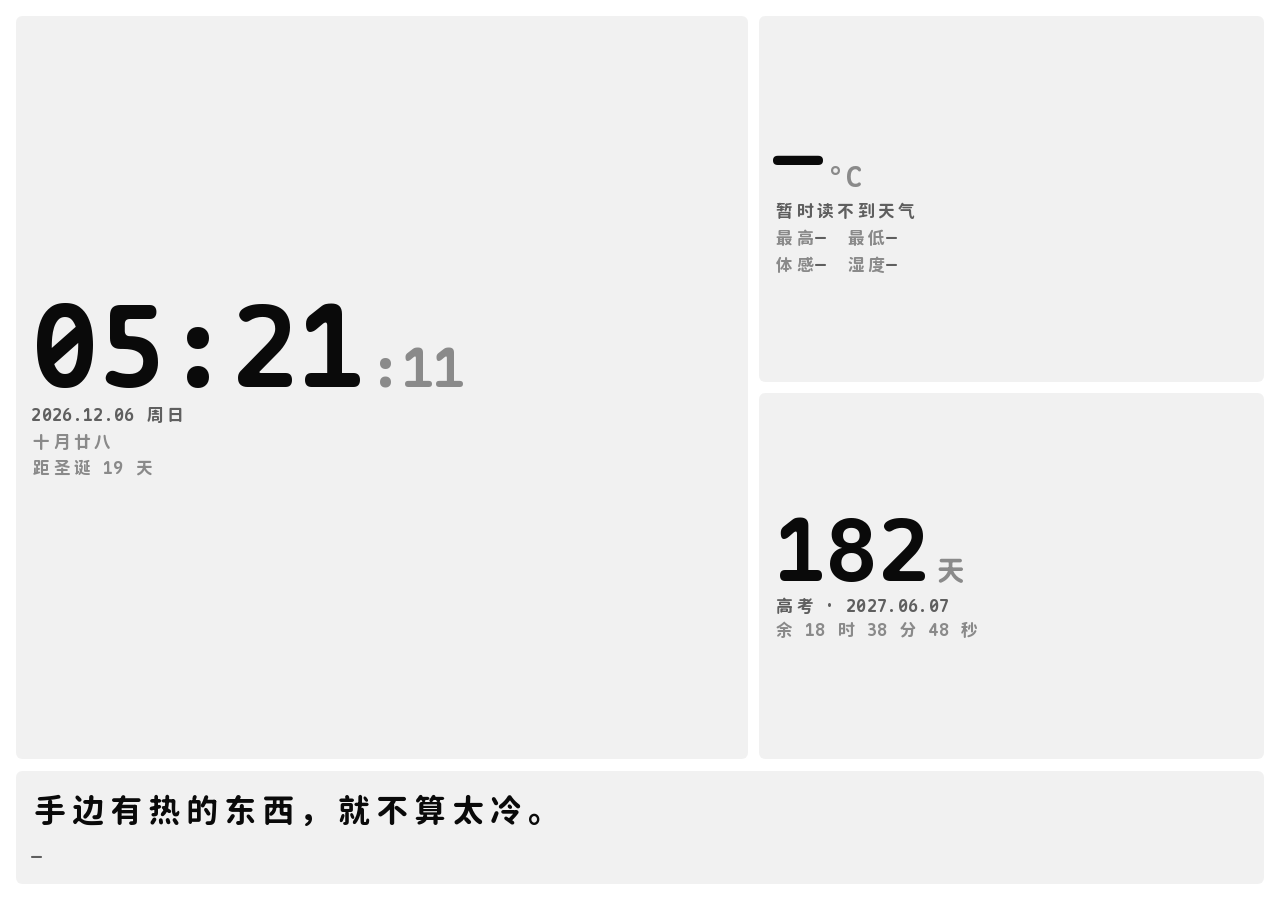
==== all/index.html @ 1401784c "一大三小档收小时间字号，修嵌进 Notion 后头重脚轻 嵌进 710x393 后：时间 82.5px，右边温度 39.3 / 天数 43.2，差 2.1 倍， 视觉上左边一块压死了右边两块。  - " ====
<!DOCTYPE html>
<html lang="zh-CN">
<head>
<meta charset="UTF-8">
<meta name="viewport" content="width=device-width, initial-scale=1">
<title>总览</title>
<link rel="stylesheet" href="../assets/base.css">
<script>
  (function () {
    var q = new URLSearchParams(location.search);
    var t = q.get('theme');
    if (t === 'dark' || t === 'light') document.documentElement.setAttribute('data-theme', t);
    if (q.get('solid') === '1') document.documentElement.setAttribute('data-solid', '');
  })();
</script>
<style>
  /* ═══ 铺满版 · 四块吃满容器 ══════════════════════════════════════════
     之前 .stage 上挂了个 max-width: 400px —— 容器再宽内容也只长到 400，
     在 Notion 里就等于两头留白、字看着更小。现在全去掉，四个块直接吃满。

     两种形态按容器宽高比自动切：
       宽高比 < 5:2（竖的、方的）  → 上两块并排 + 下两块通栏
       宽高比 ≥ 5:2（扁的）        → 四块横排一行

     字号统一用 min(vh, vw) 双约束 + vmin 兜底，容器放大字就跟着放大，
    容器再小也压不散。 */

  .card { padding: clamp(6px, 1.8vmin, 18px); }

  .stage {
    width: 100%;
    height: 100%;
    display: flex;
    flex-direction: column;
    justify-content: center;
    gap: clamp(4px, 1.4vmin, 12px);
    text-align: left;
  }

  .blk {
    background: var(--surface);
    border-radius: var(--r-md);
    padding: clamp(5px, 1.9vmin, 16px) clamp(6px, 2vmin, 15px);
    display: flex;
    flex-direction: column;
    justify-content: center;
    gap: clamp(1px, .55vmin, 5px);
    min-width: 0;
    min-height: 0;
    overflow: hidden;
  }

  .pair {
    display: flex;
    align-items: stretch;
    gap: clamp(4px, 1.4vmin, 10px);
    width: 100%;
    flex: 1 1 auto;
    min-height: 0;
  }
  .blk--time { flex: 0 0 auto; }
  .blk--wx   { flex: 1 1 auto; }

  .blk--count {
    flex: 0 0 auto;
    flex-direction: row;
    align-items: center;
    justify-content: space-between;
    gap: clamp(6px, 2vmin, 16px);
  }
  .count-right {
    display: flex;
    flex-direction: column;
    align-items: flex-end;
    justify-content: center;
    gap: clamp(0px, .35vmin, 3px);
    text-align: right;
    min-width: 0;
  }

  /* ─── 字级：主数字一套，其余全挂 .sub ──────────────────── */
  .num {
    display: flex;
    align-items: baseline;
    gap: clamp(1px, .6vmin, 6px);
    line-height: .92;
    color: var(--ink);
    font-weight: var(--w-strong);
    letter-spacing: -.03em;
  }

  /* 三个主数字：跟容器同步放大，上限放到 130 不封顶得太早 */
  #time { font-size: clamp(16px, min(10.2vh, 14vw), 120px); }
  #sec  { font-size: clamp(10px, min(5.1vh, 7vw), 60px); color: var(--ink-3); }
  #temp { font-size: clamp(13px, min(7.2vh, 10vw), 84px); }
  #days { font-size: clamp(15px, min(8.2vh, 11.5vw), 96px); }

  .unit, .deg {
    font-size: clamp(8px, min(3.4vh, 4.2vw), 30px);
    color: var(--ink-3);
    letter-spacing: .06em;
  }

  .sub {
    font-size: clamp(7px, min(2.7vh, 3.3vw), 18px);
    color: var(--ink-3);
    letter-spacing: .02em;
    white-space: nowrap;
  }
  .sub b { color: var(--ink-2); font-weight: var(--w-body); }
  .sub--main { color: var(--ink-2); }

  #text {
    margin: 0;
    font-size: clamp(9px, min(3.9vh, 4.8vw), 34px);
    line-height: 1.5;
    font-weight: var(--w-strong);
    color: var(--ink);
    min-width: 0;
    text-wrap: pretty;
  }
  .by-row {
    display: flex;
    align-items: baseline;
    gap: clamp(3px, 1vmin, 10px);
    margin-top: clamp(1px, .7vmin, 7px);
  }
  #by { color: var(--ink-2); }

  /* ─── 横向偏方（6:5 ~ 22:10）：一大三小，不是四格均分 ───
     四等分最呆板 —— 四块一样大、一样重，眼睛不知道先看哪儿。
     改成时间块跨两行当主角（占 1.45 倍宽、两行高），
     天气和倒计时在右侧上下排，引文收底通栏。 */
  @media (min-aspect-ratio: 6/5) and (max-aspect-ratio: 22/10) {
    .stage {
      display: grid;
      grid-template-columns: 1.45fr 1fr;
      grid-template-rows: 1fr 1fr auto;
      grid-template-areas:
        "time  wx"
        "time  count"
        "quote quote";
      gap: clamp(4px, 1.3vmin, 13px);
    }
    .pair { display: contents; }

    .blk--time  { grid-area: time; }
    .blk--wx    { grid-area: wx; }
    .blk--count { grid-area: count; }
    .blk--quote { grid-area: quote; }

    /* 倒计时块在这个档只有 280 宽，塞左右两组会断开一大段空隙 ——
       改成竖排左对齐，跟上面天气块同一个呼吸节奏 */
    .blk--count {
      flex-direction: column;
      align-items: flex-start;
      justify-content: center;
      gap: clamp(1px, .5vmin, 5px);
    }
    .count-right {
      align-items: flex-start;
      text-align: left;
      gap: clamp(0px, .3vmin, 2px);
    }

    /* 时间块是主角但要收一档：原来 21vmin 在 710×393 跑出 82.5px，
       跟右边温度 39.3 / 天数 43.2 差了 2.1 倍，看着头重脚轻。
       收到 15.5vmin ≈ 61px，跟天数 47 / 温度 43 拉开 1.4 倍就够当主角了。 */
    #time { font-size: clamp(18px, min(15.5vmin, 10.5vw), 112px); }
    #sec  { font-size: clamp(10px, min(7.5vmin, 5vw), 54px); }
    #temp { font-size: clamp(13px, min(11vmin, 7.6vw), 80px); }
    #days { font-size: clamp(15px, min(12vmin, 8.3vw), 86px); }
    .unit, .deg { font-size: clamp(8px, min(4.6vmin, 3.4vw), 28px); }
    .sub  { font-size: clamp(7px, min(3.7vmin, 2.8vw), 17px); }
    #text { font-size: clamp(9px, min(4.8vmin, 3.6vw), 32px); }
  }

  /* ─── 扁容器：四块横排一行，各自按比例分宽度 ─────────────
     Notion 的 embed 拖成很扁的时候（宽高比 2.5 以上）。 */
  @media (min-aspect-ratio: 5/2) {
    .stage {
      flex-direction: row;
      align-items: stretch;
      gap: clamp(4px, 1vmin, 10px);
    }
    .pair { display: contents; }        /* 拆掉包裹层，四块直接并排 */

    .blk--time  { flex: 2.2 1 0; }
    .blk--wx    { flex: 1.25 1 0; }
    .blk--count { flex: 1.7 1 0; flex-direction: column; align-items: flex-start; justify-content: center; }
    .blk--quote { flex: 1.9 1 0; }

    .count-right { align-items: flex-start; text-align: left; }

    /* 扁框里高度就是瓶颈，全部按 vh 定，把纵向空间吃满 */
    #time { font-size: clamp(13px, 15.5vh, 72px); }
    #sec  { font-size: clamp(9px, 8.5vh, 34px); }
    #temp { font-size: clamp(11px, 12vh, 50px); }
    #days { font-size: clamp(12px, 13.5vh, 56px); }
    .unit, .deg { font-size: clamp(7px, 6vh, 22px); }
    .sub  { font-size: clamp(6px, 5vh, 13px); }
    #text { font-size: clamp(7px, 5.4vh, 15px); line-height: 1.35; }
    .blk  { padding: clamp(4px, 4.5vh, 14px) clamp(5px, 1.6vmin, 14px); }
  }

  /* 极窄竖屏：只压字号，结构不动 */
  @media (max-width: 280px) {
    #time { font-size: clamp(14px, 11vw, 60px); }
    #temp { font-size: clamp(12px, 8vw, 40px); }
    #days { font-size: clamp(13px, 9vw, 46px); }
  }
</style>
</head>
<body>
  <div class="card">
    <div class="stage">

      <!-- 上半：时间块 + 天气块 -->
      <div class="pair">

        <div class="blk blk--time">
          <div class="num"><span id="time">--:--</span><span id="sec">:--</span></div>
          <span id="date" class="sub sub--main">—</span>
          <span id="lunar" class="sub">—</span>
          <span id="festival" class="sub">—</span>
        </div>

        <div class="blk blk--wx">
          <div class="num"><span id="temp">—</span><span class="deg">°C</span></div>
          <span id="desc" class="sub sub--main">正在读取…</span>
          <span class="sub">最高<b id="hi">—</b>　最低<b id="lo">—</b></span>
          <span class="sub">体感<b id="feel">—</b>　湿度<b id="hum">—</b></span>
        </div>

      </div>

      <!-- 中段：倒计时 -->
      <div class="blk blk--count">
        <div class="num"><span id="days">—</span><span class="unit">天</span></div>
        <div class="count-right">
          <span class="sub sub--main"><span id="label">—</span> · <span id="target">—</span></span>
          <span id="detail" class="sub">—</span>
        </div>
      </div>

      <!-- 底部：今日一句 -->
      <div class="blk blk--quote">
        <p id="text">—</p>
        <div class="by-row">
          <span id="by" class="sub">—</span>
        </div>
      </div>

    </div>
  </div>
<script src="../assets/lunar.js"></script>
<script>
/* ═══ ① 时钟 ═══════════════════════════════════════════════ */
(function () {
  var WEEK = ['周日','周一','周二','周三','周四','周五','周六'];
  var elTime  = document.getElementById('time');
  var elSec   = document.getElementById('sec');
  var elDate  = document.getElementById('date');
  var elLunar = document.getElementById('lunar');
  var elFest  = document.getElementById('festival');
  function pad(n) { return n < 10 ? '0' + n : '' + n; }

  // ── 只看这五个重要节日：公历三个、农历两个 ──────────────
  var FEST = [
    { type: 'solar', m: 10, d: 1,  name: '国庆'   },
    { type: 'solar', m: 10, d: 31, name: '万圣节' },
    { type: 'solar', m: 12, d: 25, name: '圣诞'   },
    { type: 'lunar', m: 8,  d: 15, name: '中秋'   },
    { type: 'lunar', m: 1,  d: 1,  name: '春节'   }
  ];

  /* 从今天起往后找最近的一个节日；农历节日靠 toLunar 逐日试出来 */
  function nextFestival(from) {
    var y = from.getFullYear(), mo = from.getMonth(), da = from.getDate();
    for (var i = 0; i <= 420; i++) {
      var d = new Date(y, mo, da + i);
      for (var k = 0; k < FEST.length; k++) {
        var f = FEST[k];
        if (f.type === 'solar') {
          if (d.getMonth() + 1 === f.m && d.getDate() === f.d) return { name: f.name, days: i };
        } else if (typeof toLunar === 'function') {
          var l = toLunar(d);
          if (!l.leap && l.m === f.m && l.d === f.d) return { name: f.name, days: i };
        }
      }
    }
    return null;
  }

  var lastKey = '';

  function tick() {
    var d = new Date();
    elTime.textContent = pad(d.getHours()) + ':' + pad(d.getMinutes());
    elSec.textContent  = ':' + pad(d.getSeconds());

    var key = d.getFullYear() + '-' + d.getMonth() + '-' + d.getDate();
    if (key !== lastKey) {
      lastKey = key;
      var lunar = '';
      try { lunar = (typeof lunarText === 'function') ? lunarText(d) : ''; } catch (e) {}
      elDate.textContent  = d.getFullYear() + '.' + pad(d.getMonth() + 1) + '.' + pad(d.getDate())
                          + ' ' + WEEK[d.getDay()];
      elLunar.textContent = lunar || ' ';

      // 距下一个重要节日（一天只算一次）
      if (elFest) {
        try {
          var f = nextFestival(d);
          // 交给引文块用：今天是节日就别再让接口随机了
          window.__todayFest = (f && f.days === 0) ? f.name : '';
          elFest.textContent = !f ? ' '
            : f.days === 0 ? '今天 · ' + f.name
            : f.days === 1 ? '明天 · ' + f.name
            : '距' + f.name + ' ' + f.days + ' 天';
        } catch (e2) { elFest.textContent = ' '; window.__todayFest = ''; }
      }
    }
  }
  tick();
  setInterval(tick, 1000);
})();

/* ═══ ② 天气（Open-Meteo，免费无 key）══════════════════════ */
(function () {
  var CITIES = {
    dt: { name: '大同', lat: 40.0933, lon: 113.2998 },
    sz: { name: '苏州', lat: 31.2989, lon: 120.5853 }
  };
  var WMO = {
    0:'晴', 1:'大部晴', 2:'多云', 3:'阴',
    45:'雾', 48:'雾凇',
    51:'毛毛雨', 53:'小雨', 55:'细密雨',
    56:'冻雨', 57:'冻雨',
    61:'小雨', 63:'中雨', 65:'大雨',
    66:'冻雨', 67:'强冻雨',
    71:'小雪', 73:'中雪', 75:'大雪', 77:'雪粒',
    80:'阵雨', 81:'阵雨', 82:'强阵雨',
    85:'阵雪', 86:'强阵雪',
    95:'雷阵雨', 96:'雷暴冰雹', 99:'强雷暴冰雹'
  };

  var elTemp = document.getElementById('temp');
  var elDesc = document.getElementById('desc');
  var elHi   = document.getElementById('hi');
  var elLo   = document.getElementById('lo');
  var elFeel = document.getElementById('feel');
  var elHum  = document.getElementById('hum');

  var wanted = new URLSearchParams(location.search).get('city');
  var current = (wanted && CITIES[wanted]) ? wanted : 'dt';

  var cache = {};
  var TTL = 10 * 60 * 1000;

  function fail(msg) {
    elTemp.textContent = '—';
    elDesc.textContent = msg || '暂时读不到天气';
    elHi.textContent = '—'; elLo.textContent = '—';
    elFeel.textContent = '—'; elHum.textContent = '—';
  }

  function render(d, city) {
    var cur = d.current || {};
    var day = d.daily || {};
    elTemp.textContent = Math.round(cur.temperature_2m);
    elDesc.textContent = (WMO[cur.weather_code] || '—') + ' · ' + city.name;

    var hi = Math.round((day.temperature_2m_max || [])[0]);
    var lo = Math.round((day.temperature_2m_min || [])[0]);
    elHi.textContent   = isFinite(hi) ? hi + '°' : '—';
    elLo.textContent   = isFinite(lo) ? lo + '°' : '—';
    elFeel.textContent = Math.round(cur.apparent_temperature) + '°';
    elHum.textContent  = Math.round(cur.relative_humidity_2m) + '%';
  }

  function fetchWeather(key) {
    var city = CITIES[key];
    var hit = cache[key];
    if (hit && Date.now() - hit.at < TTL) { render(hit.data, city); return; }

    elDesc.textContent = '正在读取…';

    var url = 'https://api.open-meteo.com/v1/forecast'
            + '?latitude=' + city.lat + '&longitude=' + city.lon
            + '&current=temperature_2m,apparent_temperature,weather_code,relative_humidity_2m'
            + '&daily=temperature_2m_max,temperature_2m_min'
            + '&timezone=Asia%2FShanghai&forecast_days=1';

    var ctrl = window.AbortController ? new AbortController() : null;
    var timer = setTimeout(function () { if (ctrl) ctrl.abort(); }, 12000);

    fetch(url, ctrl ? { signal: ctrl.signal } : undefined)
      .then(function (r) {
        if (!r.ok) throw new Error('HTTP ' + r.status);
        return r.json();
      })
      .then(function (data) {
        clearTimeout(timer);
        cache[key] = { at: Date.now(), data: data };
        render(data, city);
      })
      .catch(function () {
        clearTimeout(timer);
        fail('暂时读不到天气');
      });
  }

  fetchWeather(current);
  setInterval(function () { fetchWeather(current); }, TTL);
})();

/* ═══ ③ 倒计时 ═════════════════════════════════════════════ */
(function () {
  var q = new URLSearchParams(location.search);
  var dateStr = q.get('date') || '2027-06-07';
  var label   = q.get('label') || '高考';

  var m = /^(\d{4})-(\d{1,2})-(\d{1,2})$/.exec(dateStr);
  var target = m
    ? new Date(+m[1], +m[2] - 1, +m[3], 0, 0, 0)
    : new Date(2027, 5, 7, 0, 0, 0);

  document.getElementById('label').textContent = label;
  document.getElementById('target').textContent =
    target.getFullYear() + '.' + ('0' + (target.getMonth() + 1)).slice(-2) + '.' + ('0' + target.getDate()).slice(-2);

  var elDays = document.getElementById('days');
  var elDetail = document.getElementById('detail');
  function pad(n) { return n < 10 ? '0' + n : '' + n; }

  function tick() {
    var now = new Date();
    var diff = target - now;
    var past = diff < 0;
    var abs = Math.abs(diff);

    var d  = Math.floor(abs / 864e5);
    var h  = Math.floor(abs % 864e5 / 36e5);
    var mi = Math.floor(abs % 36e5 / 6e4);
    var s  = Math.floor(abs % 6e4 / 1e3);

    elDays.textContent = past ? '−' + d : d;
    var tail = (h > 0 ? h + ' 时 ' : '') + pad(mi) + ' 分 ' + pad(s) + ' 秒';
    elDetail.textContent = (past ? '超 ' : '余 ') + tail;
  }
  tick();
  setInterval(tick, 1000);
})();

/* ═══ ④ 今日一句（本地句池，零外部请求）═══════════════════ */
(function () {
  var POOL = [
    ['在隆冬，我终于知道，我身上有一个不可战胜的夏天。', '加缪'],
    ['重要的不是治愈，而是带着病痛活下去。', '加缪'],
    ['我反抗，故我们存在。', '加缪'],
    ['人是被判定为自由的。', '萨特'],
    ['要爱具体的人，不要爱抽象的人。', '陀思妥耶夫斯基'],
    ['最要紧的是：首先善良，其次诚实，再其次永远不要相互遗忘。', '陀思妥耶夫斯基'],
    ['我不是在黑暗中，我是黑暗本身的一部分。', '—'],
    ['哪有什么胜利可言，挺住意味着一切。', '里尔克'],
    ['你必须改变你的生活。', '里尔克'],
    ['你不需要离开房间。只需坐在桌前倾听。', '卡夫卡'],
    ['我不匆忙，太阳和月亮也不匆忙。', '佩索阿'],
    ['凡不可说的，应当沉默。', '维特根斯坦'],
    ['慢的乐趣怎么失传了呢？', '昆德拉'],
    ['一个人知道自己为什么而活，就可以忍受任何一种生活。', '尼采'],
    ['我偏爱写诗的荒谬，胜过不写诗的荒谬。', '辛波斯卡'],
    ['岁月不饶人，我亦未曾饶过岁月。', '木心'],
    ['我是一个在黑暗中大雪纷飞的人哪。', '木心'],
    ['所谓无底深渊，下去，也是前程万里。', '木心'],
    ['生活最好的状态是冷冷清清的风风火火。', '木心'],

    ['把今天过完，就是答案的一部分。', '—'],
    ['不必一次想清楚一生，先想清楚这一页。', '—'],
    ['焦虑多半是因为想得太远，而手边的事没做。', '—'],
    ['你只需要把灯打开，黑暗就不能再占满房间。', '—'],
    ['沉默不是没话说，是话太重。', '—'],
    ['慢一点没关系，方向对就行。', '—'],
    ['真正的自律，是不必跟自己讨价还价。', '—'],
    ['孤独不是身边没人，是没有一个人听得懂你在说什么。', '—'],
    ['休息不是浪费，是让齿轮咬得回去。', '—'],
    ['身体比脑子诚实，累了它先说。', '—'],
    ['有些日子用来前进，有些日子只用来站住。', '—'],
    ['难过的时候不要做决定。', '—'],
    ['把标准立在自己身上，别人的评价就只是参考。', '—'],
    ['你已经比你以为的走得更远了。', '—'],
    ['想不通的事先放下，答案常在走路时冒出来。', '—'],
    ['一天里做成一件事就够了。', '—'],
    ['不要在深夜评价自己。', '—'],
    ['不用向任何人证明你在努力。', '—'],
    ['把小事做对，秩序就回来了。', '—'],
    ['能安静待一会儿的人，心里有地方。', '—'],
    ['怕，是因为在乎；怕完了还是要去。', '—'],
    ['所有的笨拙，都是还没熟的手。', '—'],
    ['把话说清楚，比把话说漂亮重要。', '—'],
    ['情绪来了先别动手，它待不了太久。', '—'],
    ['对一个人最深的照顾，是记得他说过的事。', '—'],
    ['你不需要被所有人喜欢，只需要被几个人认真对待。', '—'],
    ['慢慢来，也是一种到。', '—'],
    ['今天不必赢，今天别断。', '—'],
    ['手边有热的东西，就不算太冷。', '—'],
    ['读书是替自己找一些能一起说话的人。', '—']
  ];

  /* 每半小时换一句。诗句来自「今日诗词」开放接口：
       GET https://v1.jinrishici.com/all.json
       返回 { content, author, origin, category }，免费、无需 key、
       响应头 access-control-allow-origin: * —— 浏览器能直连。
     接口万一挂了就落回上面这个本地句池，界面永远不会空。

     刷新节奏：时间切成 30 分钟一格，跨格才重新取；
     每 15 秒对一次表，到点立刻换，不靠 setInterval(30min) 慢慢漂。 */
  var SLOT_MS = 30 * 60 * 1000;
  var POEM_API = 'https://v1.jinrishici.com/all.json';

  function slotHash(slot) {
    var h = slot;
    h = (h ^ 61) ^ (h >>> 16);
    h = h + (h << 3);
    h = h ^ (h >>> 4);
    h = h * 0x27d4eb2d;
    h = h ^ (h >>> 15);
    return Math.abs(h) % POOL.length;
  }

  var elText = document.getElementById('text');
  var elBy   = document.getElementById('by');
  var curSlot = -1;

  function renderLocal(slot) {
    var item = POOL[slotHash(slot)];
    elText.textContent = item[0];
    elBy.textContent = item[1];
  }

  /* 节日当天不走接口，直接用本地配好的诗句 —— 确定性优先。
     今日诗词的 all.json 实测 20 次里只有 2 次是节日类（10%），
     节日当天靠它随机，八成给不到该节日的诗。 */
  var FESTIVAL_POEMS = {
    '春节': [
      ['爆竹声中一岁除，春风送暖入屠苏。', '王安石 · 元日'],
      ['千门万户曈曈日，总把新桃换旧符。', '王安石 · 元日'],
      ['半盏屠苏犹未举，灯前小草写桃符。', '陆游 · 除夜雪']
    ],
    '中秋': [
      ['但愿人长久，千里共婵娟。', '苏轼 · 水调歌头'],
      ['海上生明月，天涯共此时。', '张九龄 · 望月怀远'],
      ['今夜月明人尽望，不知秋思落谁家。', '王建 · 十五夜望月'],
      ['露从今夜白，月是故乡明。', '杜甫 · 月夜忆舍弟']
    ],
    '国庆': [
      ['会当凌绝顶，一览众山小。', '杜甫 · 望岳'],
      ['黄河远上白云间，一片孤城万仞山。', '王之涣 · 凉州词'],
      ['大漠孤烟直，长河落日圆。', '王维 · 使至塞上']
    ],
    '万圣节': [
      ['银烛秋光冷画屏，轻罗小扇扑流萤。', '杜牧 · 秋夕'],
      ['秋风清，秋月明，落叶聚还散。', '李白 · 秋风词'],
      ['露湿秋香满池岸，由来不羡瓦松高。', '郑谷 · 菊']
    ],
    '圣诞': [
      ['忽如一夜春风来，千树万树梨花开。', '岑参 · 白雪歌送武判官归京'],
      ['晚来天欲雪，能饮一杯无。', '白居易 · 问刘十九'],
      ['孤舟蓑笠翁，独钓寒江雪。', '柳宗元 · 江雪']
    ]
  };

  function render() {
    var slot = Math.floor(Date.now() / SLOT_MS);
    if (slot === curSlot) return;
    curSlot = slot;

    // ① 节日当天：本地节日诗，不出网，确定命中
    var fest = window.__todayFest || '';
    var fp = FESTIVAL_POEMS[fest];
    if (fp && fp.length) {
      var p = fp[slot % fp.length];
      elText.textContent = p[0];
      elBy.textContent = p[1];
      return;
    }

    // ② 平时：取今日诗词
    var ctrl = window.AbortController ? new AbortController() : null;
    var timer = setTimeout(function () { if (ctrl) ctrl.abort(); }, 8000);

    fetch(POEM_API, ctrl ? { signal: ctrl.signal, cache: 'no-store' } : { cache: 'no-store' })
      .then(function (r) {
        if (!r.ok) throw new Error('HTTP ' + r.status);
        return r.json();
      })
      .then(function (d) {
        clearTimeout(timer);
        if (!d || !d.content) throw new Error('empty');
        elText.textContent = d.content;
        var meta = [];
        if (d.author) meta.push(d.author);
        if (d.origin) meta.push(d.origin);
        elBy.textContent = meta.length ? meta.join(' · ') : '—';
      })
      .catch(function () {
        clearTimeout(timer);
        renderLocal(slot);      // 接口挂了用本地句池兜底
      });
  }

  render();
  setInterval(render, 15000);
})();
</script>
</body>
</html>
---- assets/base.css ----
/* ============================================================
   notion-widgets · 共用设计系统
   Maple Mono NF CN（子集化本地托管）· 粗体 · 纯黑白
   每个元素自带边框与背景 · 自动深浅色 · 铺满容器
   —— 无外部依赖、无任何密钥
   ============================================================ */

/* 字体：本地托管子集，只含组件实际用到的 593 个字符，
   两个文件合计约 288KB。来源 Maple Mono v7.9，OFL-1.1，
   许可全文见 assets/fonts/OFL.txt */
@font-face {
  font-family: "Maple Mono NF CN Web";
  src: url("./fonts/maple-regular.woff2") format("woff2");
  font-weight: 400;
  font-style: normal;
  font-display: swap;
}

@font-face {
  font-family: "Maple Mono NF CN Web";
  src: url("./fonts/maple-bold.woff2") format("woff2");
  font-weight: 700;
  font-style: normal;
  font-display: swap;
}

:root {
  color-scheme: light dark;

  /* 圆角：统一一套，小圆角方正 */
  --r-lg: 12px;
  --r-md: 6px;
  --r-sm: 4px;

  /* 间距 4 基数 */
  --s1: 4px;
  --s2: 8px;
  --s3: 12px;
  --s4: 16px;
  --s5: 22px;
  --s6: 32px;

  /* 浅色：元素块改成半透明遮罩，叠在宿主背景上自动适配（Notion 白/米/灰都能用） */
  --bg: #ffffff;
  --surface: rgba(0, 0, 0, .055);
  --surface-2: rgba(0, 0, 0, .092);
  --ink: #0a0a0a;
  --ink-2: #5f5f5f;
  --ink-3: #8a8a8a;
  --line: rgba(0, 0, 0, .08);
  --line-strong: rgba(0, 0, 0, .14);

  /* 优先用手上托管那份，保证各设备一致；缺字再回落本机与系统 */
  --font: "Maple Mono NF CN Web", "Maple Mono NF CN", ui-monospace,
          "SF Mono", "JetBrains Mono", Menlo, Consolas, monospace;
  --mono: var(--font);

  --w-body: 600;    /* 辅助文字也保持偏粗 */
  --w-strong: 700;  /* 主数字 / 关键信息 */

  --ease: cubic-bezier(.22, .61, .36, 1);
}

/* 跟随系统 */
@media (prefers-color-scheme: dark) {
  :root {
    --bg: #0a0a0a;
    --surface: rgba(255, 255, 255, .085);
    --surface-2: rgba(255, 255, 255, .14);
    --ink: #fafafa;
    --ink-2: #b4b4b4;
    --ink-3: #8a8a8a;
    --line: rgba(255, 255, 255, .10);
    --line-strong: rgba(255, 255, 255, .18);
  }
}

/* 手动强制：?theme=dark / ?theme=light */
:root[data-theme="dark"] {
  color-scheme: dark;
  --bg: #0a0a0a;
  --surface: rgba(255, 255, 255, .085);
  --surface-2: rgba(255, 255, 255, .14);
  --ink: #fafafa;
  --ink-2: #b4b4b4;
  --ink-3: #8a8a8a;
  --line: rgba(255, 255, 255, .10);
  --line-strong: rgba(255, 255, 255, .18);
}

:root[data-theme="light"] {
  color-scheme: light;
  --bg: #ffffff;
  --surface: rgba(0, 0, 0, .055);
  --surface-2: rgba(0, 0, 0, .092);
  --ink: #0a0a0a;
  --ink-2: #5f5f5f;
  --ink-3: #8a8a8a;
  --line: rgba(0, 0, 0, .08);
  --line-strong: rgba(0, 0, 0, .14);
}

* { box-sizing: border-box; }

html, body {
  height: 100%;
  margin: 0;
  overflow: hidden;          /* iframe 里不要出现滚动条 */
}

body {
  font-family: var(--font);
  font-weight: var(--w-body);
  color: var(--ink);
  background: transparent;   /* 圆角四角透出 Notion 底色 */
  -webkit-font-smoothing: antialiased;
  text-rendering: optimizeLegibility;
}

/* ── 外框：铺满 iframe。默认透明，让宿主页面背景直接透出来 ────────── */
.card {
  height: 100%;
  width: 100%;
  display: flex;
  flex-direction: column;
  gap: clamp(8px, 2vh, 16px);
  padding: clamp(8px, 2vh, 16px);
  background: transparent;
  border-radius: var(--r-lg);
  overflow: hidden;
  justify-content: center;
}

/* 想回到实心卡片：地址后加 ?solid=1 */
:root[data-solid] .card { background: var(--bg); }

/* ── 元素一：chip —— 小信息块，自带边框与底色 ─────────── */
.chip {
  display: inline-flex;
  align-items: center;
  justify-content: center;
  gap: 5px;
  padding: clamp(5px, 1.25vh, 8px) clamp(10px, 1.7vw, 15px);
  background: var(--surface);
  border-radius: var(--r-md);
  font-family: var(--font);
  font-size: clamp(13px, 7vh, 18px);
  font-weight: var(--w-body);
  letter-spacing: .01em;
  line-height: 1.2;
  color: var(--ink-2);
  white-space: nowrap;
  min-width: 0;
  max-width: 100%;
  overflow: hidden;
  text-overflow: ellipsis;
}

.chip b { font-weight: var(--w-strong); color: var(--ink); }

/* 想强调的 chip：文字用主色，不带反色块 */
.chip--strong { color: var(--ink); }

/* 分段切换（城市之类的二选一）：一体化容器，不是散落的按钮 */
.seg {
  display: inline-flex;
  align-items: center;
  gap: 2px;
  padding: 2px;
  background: var(--surface);
  border-radius: var(--r-md);
}
.seg button {
  appearance: none;
  border: 0;
  background: transparent;
  color: var(--ink-2);
  font-family: var(--font);
  font-weight: var(--w-body);
  font-size: clamp(13px, 7vh, 18px);
  letter-spacing: .01em;
  padding: clamp(4px, 1.1vh, 7px) clamp(9px, 1.5vw, 13px);
  border-radius: calc(var(--r-md) - 2px);
  cursor: pointer;
  white-space: nowrap;
  transition: background .16s var(--ease), color .16s var(--ease);
  -webkit-tap-highlight-color: transparent;
}
.seg button:hover { color: var(--ink); }
.seg button[aria-pressed="true"] {
  background: var(--ink);
  color: var(--bg);
}
.seg button:focus-visible {
  outline: 2px solid var(--ink);
  outline-offset: 1px;
}

/* 反色 chip：当前状态 / 主标签 */
.chip--ink {
  background: var(--ink);
  color: var(--bg);
  border-color: var(--ink);
}
.chip--ink b { color: var(--bg); }

/* 可点的 chip（城市切换） */
button.chip {
  cursor: pointer;
  transition: background .16s var(--ease), color .16s var(--ease),
              border-color .16s var(--ease);
  -webkit-tap-highlight-color: transparent;
}
button.chip:hover { background: var(--surface-2); }
button.chip[aria-pressed="true"] {
  background: var(--ink);
  color: var(--bg);
  border-color: var(--ink);
}
button.chip:focus-visible {
  outline: 2px solid var(--ink);
  outline-offset: 2px;
}

/* ── 元素二：block —— 主信息块，更大更厚 ──────────────── */
.block {
  display: flex;
  align-items: baseline;
  justify-content: center;
  gap: clamp(6px, 1.4vw, 14px);
  padding: clamp(7px, 2vh, 17px) clamp(13px, 2.9vw, 27px);
  background: var(--surface);
  border-radius: var(--r-lg);
  min-width: 0;
  max-width: 100%;
}

/* ── 三行骨架 ─────────────────────────────────────────── */
.top,
.foot {
  display: flex;
  align-items: center;
  gap: clamp(4px, 1.2vw, 8px);
  min-height: clamp(22px, 5.2vh, 32px);
  flex-wrap: wrap;          /* 窄屏自动换行，永不溢出 */
}

.top { justify-content: space-between; }
.foot { justify-content: space-between; }

.main {
  flex: 0 1 auto;
  display: flex;
  flex-direction: column;
  align-items: center;
  justify-content: center;
  gap: clamp(6px, 1.8vh, 14px);
  min-height: 0;
  min-width: 0;
  width: 100%;
}

/* 主体里的一行小 chip（比如秒 + 日期） */
.row {
  display: flex;
  align-items: center;
  justify-content: center;
  gap: clamp(4px, 1vw, 8px);
  flex-wrap: wrap;
  min-width: 0;
  max-width: 100%;
}

/* ── 文字 ─────────────────────────────────────────────── */
.display {
  font-family: var(--font);
  font-weight: var(--w-strong);
  font-variant-numeric: tabular-nums;
  letter-spacing: -.02em;
  line-height: .92;
  margin: 0;
}

.unit {
  font-family: var(--font);
  font-weight: var(--w-body);
  color: var(--ink-2);
  line-height: 1;
}

/* 主块内的秒数：跟大数字同一基线。字号由各组件按主字号的一半自行指定，
   不要在这里用 em —— em 是相对父元素（body 16px），不是相对大数字 */
.sec {
  font-family: var(--font);
  font-weight: 600;
  color: var(--ink-2);
  letter-spacing: 0;
  margin-left: .06em;
}

.sub {
  margin: 0;
  font-size: clamp(10px, 2.1vh, 15px);
  font-weight: var(--w-body);
  color: var(--ink-2);
  letter-spacing: .02em;
  white-space: nowrap;
}

/* 兼容旧类名 */
.label { font-size: clamp(9.5px, 1.95vh, 12.5px); font-weight: var(--w-body); letter-spacing: .1em; text-transform: uppercase; }
.pill {
  display: inline-flex; align-items: center; justify-content: center; gap: 5px;
  padding: clamp(5px, 1.25vh, 8px) clamp(10px, 1.7vw, 15px);
  background: var(--surface);
  border-radius: var(--r-md); color: var(--ink-2);
  font-family: var(--font); font-weight: var(--w-body);
  font-size: clamp(13px, 7vh, 18px); letter-spacing: .04em;
  cursor: pointer; white-space: nowrap;
  transition: background .16s var(--ease), color .16s var(--ease);
}
.pill[aria-pressed="true"] { background: var(--ink); color: var(--bg); border-color: var(--ink); }
.state { color: var(--ink-3); font-size: clamp(10px, 2vh, 14px); letter-spacing: .04em; }
.hr { height: 1px; background: var(--line); width: 100%; flex: 0 0 auto; }

@media (prefers-reduced-motion: reduce) {
  * { transition: none !important; animation: none !important; }
}
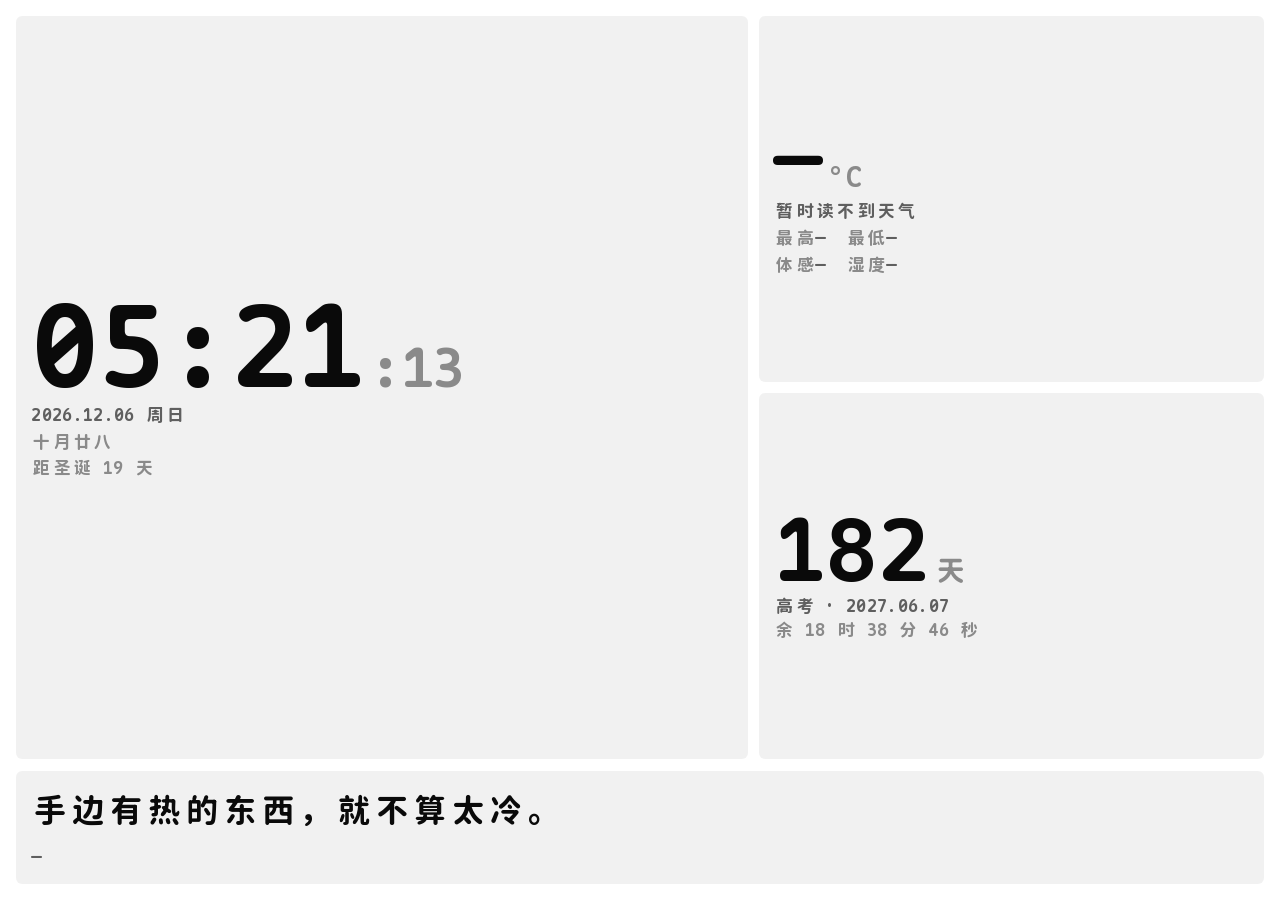
==== commit a749e630: "修：接口失败一次就把本地句锁死半小时 星截图里引文显示「对一个人最深的照顾，是记得他说过的事。」出处是 —。 这是本地兜底池第 97 行（自写句），说明那一刻接口没取到。  查过不是接口的问题：拿 N" ====
--- a/all/index.html
+++ b/all/index.html
@@ -606,7 +606,12 @@
       })
       .catch(function () {
         clearTimeout(timer);
-        renderLocal(slot);      // 接口挂了用本地句池兜底
+        renderLocal(slot);      // 接口挂了先兜底，界面不能空
+        /* 但兜底不等于认输：这一格还没结束就再试一次。
+           否则一次网络抖动 / 偶发 403 会把本地句锁死半小时。 */
+        setTimeout(function () {
+          if (curSlot === slot) { curSlot = -1; render(); }
+        }, 90000);
       });
   }
 
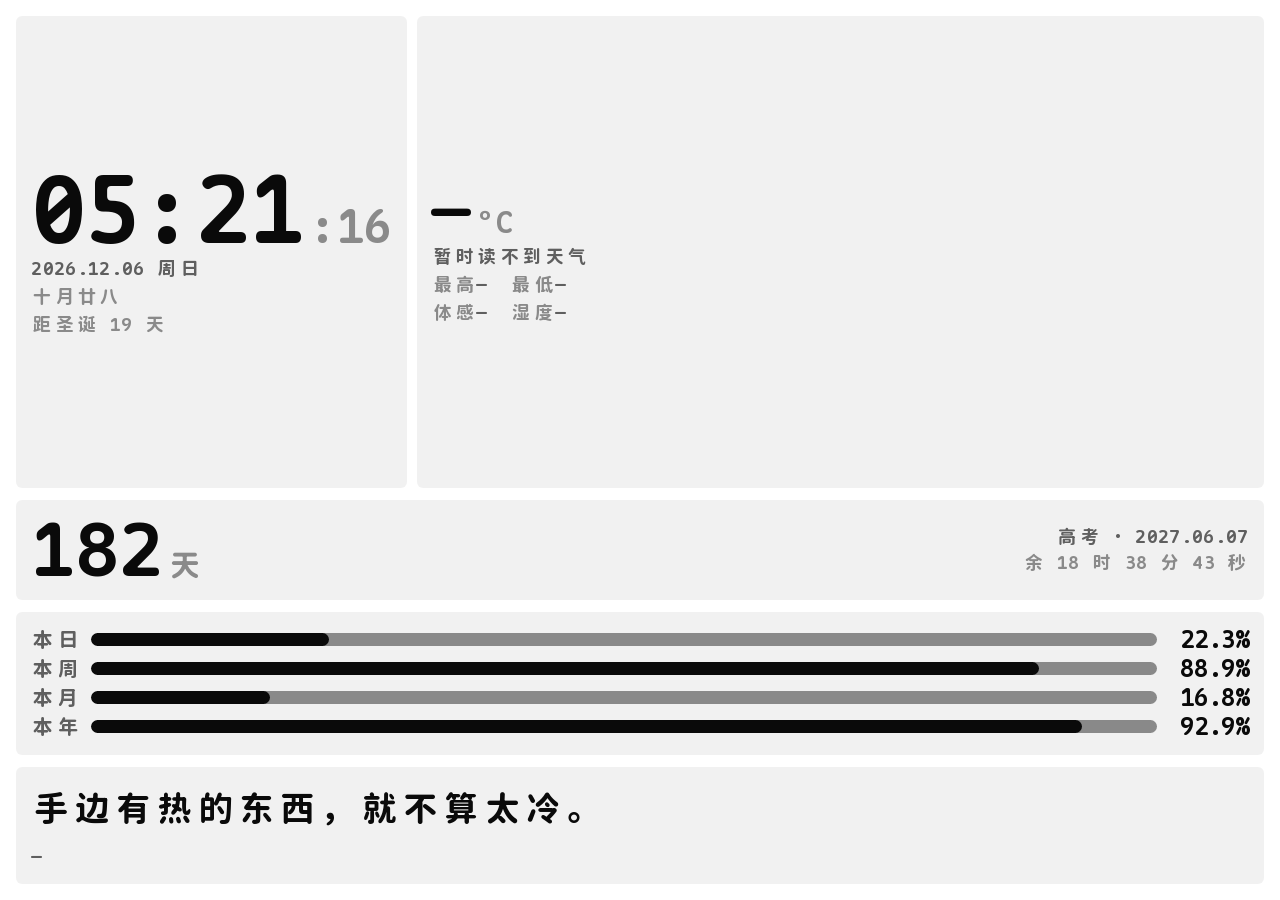
==== commit 5b26b716: "总组件加生命线：最右边新起一列 三列结构（3/2 ~ 22/10 档）：   "time  wx     life"   "time  count  life"   "quote quote  quo" ====
--- a/all/index.html
+++ b/all/index.html
@@ -67,6 +67,8 @@
     align-items: center;
     justify-content: space-between;
     gap: clamp(6px, 2vmin, 16px);
+    /* 加了生命线后这块被压到 57px，横排内容装不下会竖溢，给个下限兜住 */
+    min-height: clamp(48px, 15vmin, 76px);
   }
   .count-right {
     display: flex;
@@ -76,6 +78,56 @@
     gap: clamp(0px, .35vmin, 3px);
     text-align: right;
     min-width: 0;
+  }
+
+  /* ─── 生命线：四行进度（本日/本周/本月/本年）──────────── */
+  .life-row {
+    display: grid;
+    grid-template-columns: auto minmax(0, 1fr) auto;
+    align-items: center;
+    gap: clamp(3px, 1.1vmin, 11px);
+    min-width: 0;
+  }
+
+  .life-lbl {
+    font-size: clamp(7px, min(2.9vh, 3.2vw), 20px);
+    font-weight: var(--w-body);
+    color: var(--ink-2);
+    letter-spacing: .04em;
+    white-space: nowrap;
+    line-height: 1;
+  }
+
+  /* 轨道浓度 45%：跟单独组件一致，浅色深色都到 WCAG 3:1 */
+  .life-track {
+    position: relative;
+    height: clamp(3px, min(1.6vmin, 1vw), 13px);
+    background: var(--line-strong);
+    background: color-mix(in srgb, var(--ink) 45%, transparent);
+    border-radius: 999px;
+    overflow: hidden;
+    min-width: 0;
+  }
+
+  .life-fill {
+    position: absolute;
+    left: 0; top: 0; bottom: 0;
+    width: 0;
+    min-width: 2px;           /* 极低百分比也要看得见 */
+    background: var(--ink);
+    border-radius: 999px;
+    transition: width .9s linear;
+  }
+
+  .life-pct {
+    font-size: clamp(7px, min(3.4vh, 3.8vw), 24px);
+    font-weight: var(--w-strong);
+    font-variant-numeric: tabular-nums;
+    letter-spacing: -.01em;
+    color: var(--ink);
+    text-align: right;
+    min-width: 3.4em;         /* 100.0% 也要占同样宽，数字不抖 */
+    line-height: 1;
   }
 
   /* ─── 字级：主数字一套，其余全挂 .sub ──────────────────── */
@@ -127,19 +179,22 @@
   }
   #by { color: var(--ink-2); }
 
-  /* ─── 横向偏方（6:5 ~ 22:10）：一大三小，不是四格均分 ───
+  /* ─── 横向偏方（3/2 ~ 22/10）：时间块当主角 + 中间上下两块 + 最右生命线 ───
      四等分最呆板 —— 四块一样大、一样重，眼睛不知道先看哪儿。
-     改成时间块跨两行当主角（占 1.45 倍宽、两行高），
-     天气和倒计时在右侧上下排，引文收底通栏。 */
-  @media (min-aspect-ratio: 6/5) and (max-aspect-ratio: 22/10) {
+     所以时间块跨两行占 1.75 倍宽，天气和倒计时在中间上下排，
+     生命线在最右单独一列（也跨两行），引文收底通栏。
+
+     下限从 6/5 提到 3/2：五块挤在 600×420 这种偏方的框里，中列只剩 137 宽，
+     生命线的进度条会被压到 40 多像素。那种比例让它走竖排档更好看。 */
+  @media (min-aspect-ratio: 3/2) and (max-aspect-ratio: 22/10) {
     .stage {
       display: grid;
-      grid-template-columns: 1.45fr 1fr;
+      grid-template-columns: 1.75fr 1fr 1fr;
       grid-template-rows: 1fr 1fr auto;
       grid-template-areas:
-        "time  wx"
-        "time  count"
-        "quote quote";
+        "time  wx     life"
+        "time  count  life"
+        "quote quote  quote";
       gap: clamp(4px, 1.3vmin, 13px);
     }
     .pair { display: contents; }
@@ -147,7 +202,14 @@
     .blk--time  { grid-area: time; }
     .blk--wx    { grid-area: wx; }
     .blk--count { grid-area: count; }
+    .blk--life  { grid-area: life; justify-content: center; gap: clamp(2px, 1.1vmin, 9px); }
     .blk--quote { grid-area: quote; }
+
+    /* 中列只剩 159~204 宽，「高考 · 2027.06.07」这 15 个字放不下，
+       绝对日期在这个尺寸里没什么用（上面已经有 217 天了），窄档直接藏掉，
+       只留标签和剩余时分秒 */
+    .blk--count .sep,
+    .blk--count #target { display: none; }
 
     /* 倒计时块在这个档只有 280 宽，塞左右两组会断开一大段空隙 ——
        改成竖排左对齐，跟上面天气块同一个呼吸节奏 */
@@ -163,16 +225,17 @@
       gap: clamp(0px, .3vmin, 2px);
     }
 
-    /* 时间块是主角但要收一档：原来 21vmin 在 710×393 跑出 82.5px，
-       跟右边温度 39.3 / 天数 43.2 差了 2.1 倍，看着头重脚轻。
-       收到 15.5vmin ≈ 61px，跟天数 47 / 温度 43 拉开 1.4 倍就够当主角了。 */
-    #time { font-size: clamp(18px, min(15.5vmin, 10.5vw), 112px); }
-    #sec  { font-size: clamp(10px, min(7.5vmin, 5vw), 54px); }
-    #temp { font-size: clamp(13px, min(11vmin, 7.6vw), 80px); }
-    #days { font-size: clamp(15px, min(12vmin, 8.3vw), 86px); }
-    .unit, .deg { font-size: clamp(8px, min(4.6vmin, 3.4vw), 28px); }
-    .sub  { font-size: clamp(7px, min(3.7vmin, 2.8vw), 17px); }
-    #text { font-size: clamp(9px, min(4.8vmin, 3.6vw), 32px); }
+    /* 时间块是主角。三列后它占 1.75 份，710×393 时约 313 宽、内宽 297，
+       8 个字符（13:38 + :11）按等宽 0.617em 算，字号上限 ≈ 297/4.94 ≈ 60px，
+       取 13vmin/8vw 刚好卡在里面，比温度天数拉开一档。 */
+    #time { font-size: clamp(15px, min(13vmin, 8vw), 78px); }
+    #sec  { font-size: clamp(9px,  min(6.5vmin, 4vw), 39px); }
+    #temp { font-size: clamp(12px, min(9vmin, 6vw), 62px); }
+    #days { font-size: clamp(13px, min(9.5vmin, 6.4vw), 66px); }
+    .unit, .deg { font-size: clamp(8px, min(4vmin, 2.8vw), 22px); }
+    /* 「余 10 时 22 分 49 秒」12 个字，得压到中列内宽以内 */
+    .sub  { font-size: clamp(6px, min(2.85vmin, 1.85vw), 12px); }
+    #text { font-size: clamp(9px, min(4.2vmin, 3vw), 26px); }
   }
 
   /* ─── 扁容器：四块横排一行，各自按比例分宽度 ─────────────
@@ -188,6 +251,7 @@
     .blk--time  { flex: 2.2 1 0; }
     .blk--wx    { flex: 1.25 1 0; }
     .blk--count { flex: 1.7 1 0; flex-direction: column; align-items: flex-start; justify-content: center; }
+    .blk--life  { flex: 1.45 1 0; justify-content: center; gap: clamp(1px, .8vmin, 6px); }
     .blk--quote { flex: 1.9 1 0; }
 
     .count-right { align-items: flex-start; text-align: left; }
@@ -238,9 +302,17 @@
       <div class="blk blk--count">
         <div class="num"><span id="days">—</span><span class="unit">天</span></div>
         <div class="count-right">
-          <span class="sub sub--main"><span id="label">—</span> · <span id="target">—</span></span>
+          <span class="sub sub--main"><span id="label">—</span><span class="sep"> · </span><span id="target">—</span></span>
           <span id="detail" class="sub">—</span>
         </div>
+      </div>
+
+      <!-- 生命线：本日 / 本周 / 本月 / 本年 -->
+      <div class="blk blk--life">
+        <div class="life-row"><span class="life-lbl">本日</span><span class="life-track"><i class="life-fill" id="lf0"></i></span><span class="life-pct" id="lp0">—</span></div>
+        <div class="life-row"><span class="life-lbl">本周</span><span class="life-track"><i class="life-fill" id="lf1"></i></span><span class="life-pct" id="lp1">—</span></div>
+        <div class="life-row"><span class="life-lbl">本月</span><span class="life-track"><i class="life-fill" id="lf2"></i></span><span class="life-pct" id="lp2">—</span></div>
+        <div class="life-row"><span class="life-lbl">本年</span><span class="life-track"><i class="life-fill" id="lf3"></i></span><span class="life-pct" id="lp3">—</span></div>
       </div>
 
       <!-- 底部：今日一句 -->
@@ -618,6 +690,47 @@
   render();
   setInterval(render, 15000);
 })();
+
+/* ═══ ⑤ 生命线：本日 / 本周 / 本月 / 本年 已过进度 ══════════ */
+(function () {
+  var fills = [
+    document.getElementById('lf0'), document.getElementById('lf1'),
+    document.getElementById('lf2'), document.getElementById('lf3')
+  ];
+  var pcts = [
+    document.getElementById('lp0'), document.getElementById('lp1'),
+    document.getElementById('lp2'), document.getElementById('lp3')
+  ];
+  if (!fills[0]) return;
+
+  /* 四段区间都用 Date 构造，月长闰年交给浏览器，不手算毫秒 */
+  function spans(now) {
+    var y = now.getFullYear(), m = now.getMonth(), d = now.getDate();
+    var dayStart = new Date(y, m, d), dayEnd = new Date(y, m, d + 1);
+    var dow = (dayStart.getDay() + 6) % 7;            // 周一=0
+    var weekStart = new Date(y, m, d - dow), weekEnd = new Date(y, m, d - dow + 7);
+    var monthStart = new Date(y, m, 1), monthEnd = new Date(y, m + 1, 1);
+    var yearStart = new Date(y, 0, 1), yearEnd = new Date(y + 1, 0, 1);
+    return [[dayStart, dayEnd], [weekStart, weekEnd],
+            [monthStart, monthEnd], [yearStart, yearEnd]];
+  }
+
+  function tickLife() {
+    var now = new Date(), t = now.getTime(), s = spans(now);
+    for (var i = 0; i < 4; i++) {
+      var total = s[i][1] - s[i][0];
+      if (!(total > 0)) continue;
+      var r = (t - s[i][0]) / total;
+      r = r < 0 ? 0 : r > 1 ? 1 : r;
+      var p = r * 100;
+      fills[i].style.width = p.toFixed(2) + '%';
+      pcts[i].textContent = (p >= 99.995 ? '100' : p.toFixed(1)) + '%';
+    }
+  }
+
+  tickLife();
+  setInterval(tickLife, 1000);
+})();
 </script>
 </body>
 </html>
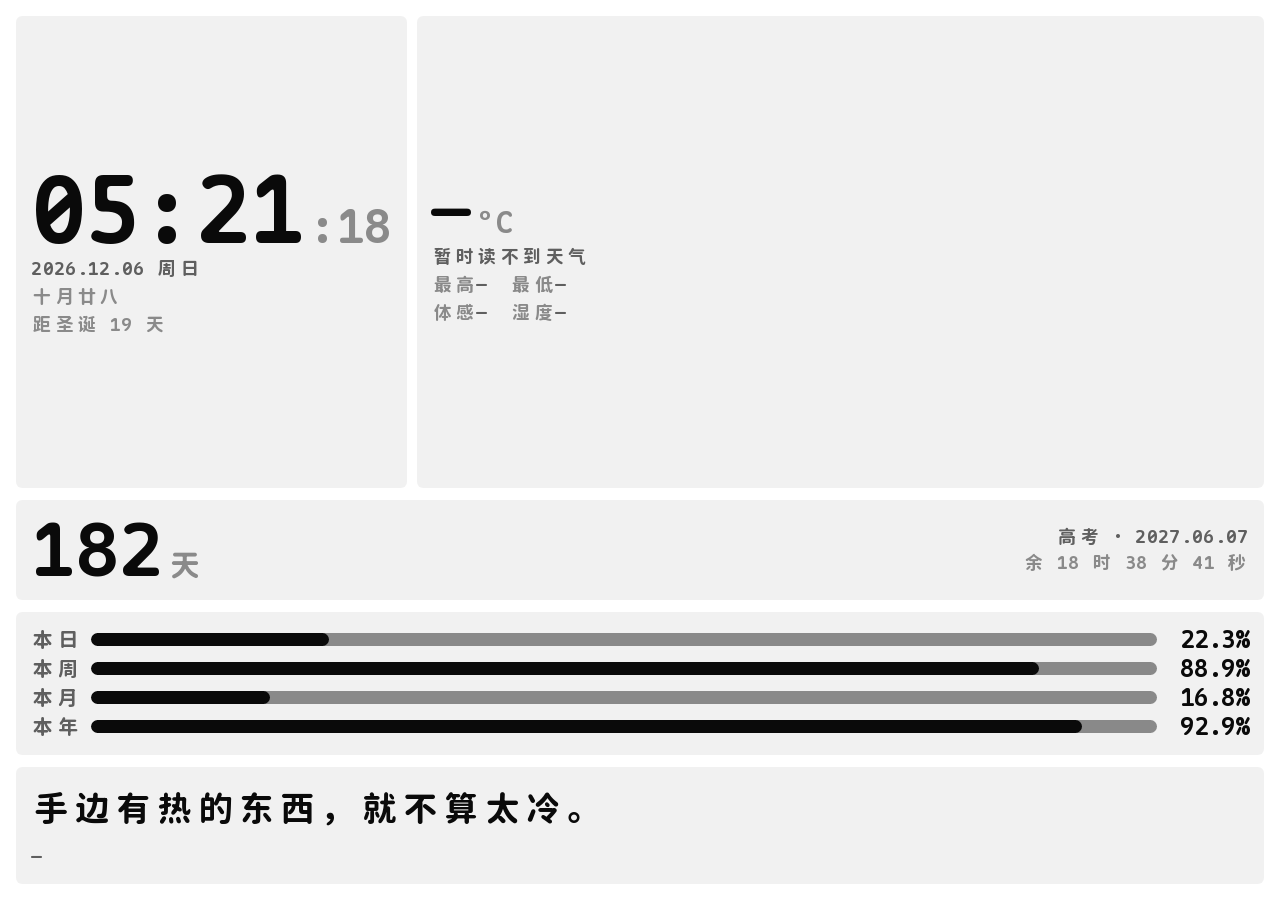
==== commit ebc7f496: "总组件的生命线四行改成均匀排开 原来 justify-content:center + 固定 gap，四行挤在 313px 高的块中间， 上下各空一大片。改成 space-between：块有多高就把" ====
--- a/all/index.html
+++ b/all/index.html
@@ -130,6 +130,9 @@
     line-height: 1;
   }
 
+  /* 四行均匀排开：块有多高就把四行分多开，别挤在中间留一大片空 */
+  .blk--life { justify-content: space-between; }
+
   /* ─── 字级：主数字一套，其余全挂 .sub ──────────────────── */
   .num {
     display: flex;
@@ -202,7 +205,7 @@
     .blk--time  { grid-area: time; }
     .blk--wx    { grid-area: wx; }
     .blk--count { grid-area: count; }
-    .blk--life  { grid-area: life; justify-content: center; gap: clamp(2px, 1.1vmin, 9px); }
+    .blk--life  { grid-area: life; gap: clamp(2px, 1.1vmin, 9px); }
     .blk--quote { grid-area: quote; }
 
     /* 中列只剩 159~204 宽，「高考 · 2027.06.07」这 15 个字放不下，
@@ -251,7 +254,7 @@
     .blk--time  { flex: 2.2 1 0; }
     .blk--wx    { flex: 1.25 1 0; }
     .blk--count { flex: 1.7 1 0; flex-direction: column; align-items: flex-start; justify-content: center; }
-    .blk--life  { flex: 1.45 1 0; justify-content: center; gap: clamp(1px, .8vmin, 6px); }
+    .blk--life  { flex: 1.45 1 0; gap: clamp(1px, .8vmin, 6px); }
     .blk--quote { flex: 1.9 1 0; }
 
     .count-right { align-items: flex-start; text-align: left; }
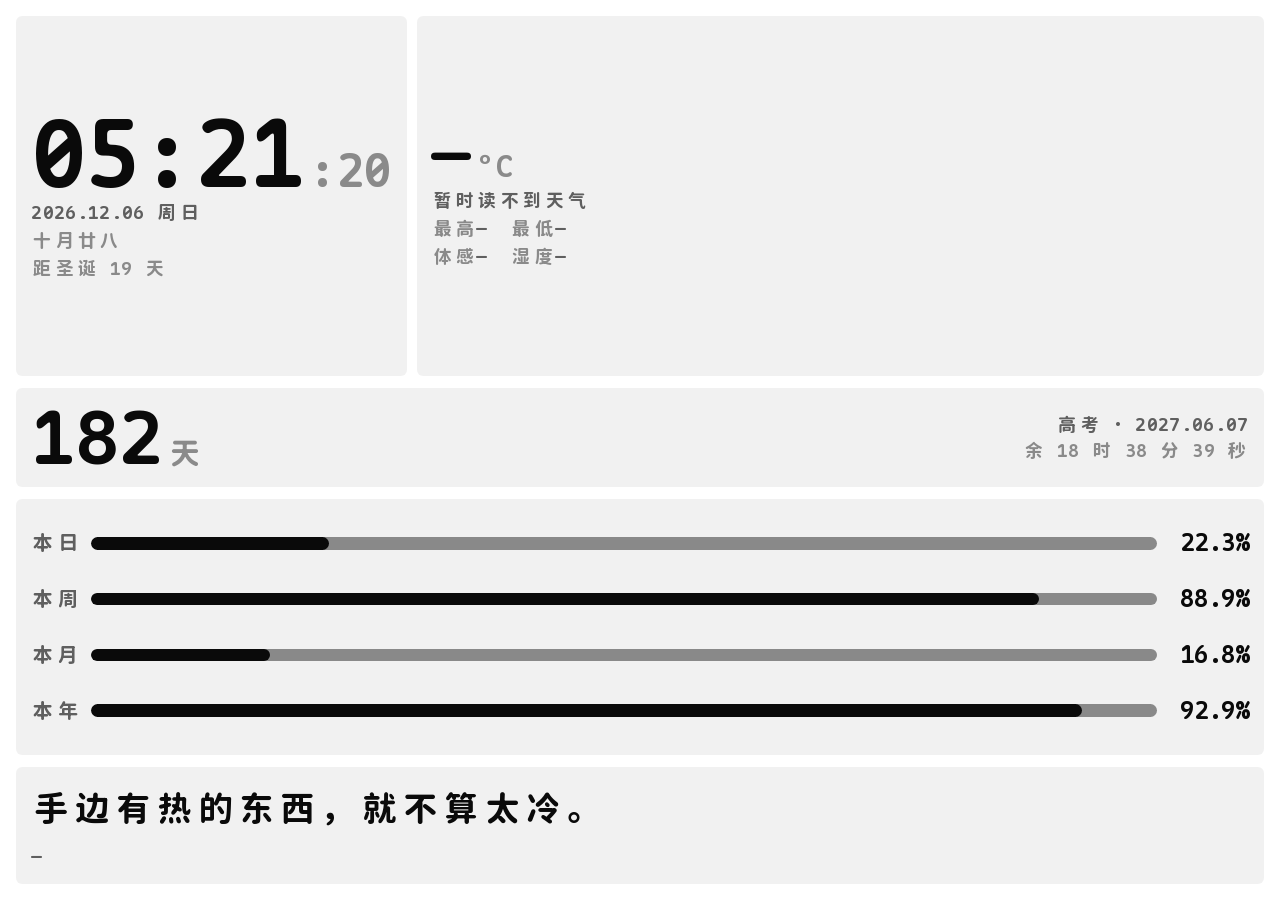
==== commit 762b5bf1: "生命线四行改 space-evenly，首尾不再贴边 space-between 会把本日和本年顶到块的上下边缘（星说「太边缘」）， 改成 space-evenly：顶、三处行间、底共五个间隙完全相等" ====
--- a/all/index.html
+++ b/all/index.html
@@ -130,8 +130,18 @@
     line-height: 1;
   }
 
-  /* 四行均匀排开：块有多高就把四行分多开，别挤在中间留一大片空 */
-  .blk--life { justify-content: space-between; }
+  /* 四行均匀排开：块有多高就把四行分多开。
+     用 space-evenly 不用 space-between —— between 把首尾两行顶到块的上下边缘
+     （星说「本日本年太边缘」）。
+     padding-block 和 gap 都归零，间隙全交给 space-evenly 算。
+     选择器写成 .blk.blk--life 是必须的：扁排档里有 `.blk { padding: … }`，
+     单类选择器同优先级、后出现会把它覆盖回去，首尾就会比中间多出一截。 */
+  .blk.blk--life {
+    justify-content: space-evenly;
+    padding-block: 0;
+    gap: 0;
+    flex: 1 1 auto;      /* 竖排档也要分到高度，不然四行刚好撑满、一点间隙都没有 */
+  }
 
   /* ─── 字级：主数字一套，其余全挂 .sub ──────────────────── */
   .num {
@@ -205,7 +215,7 @@
     .blk--time  { grid-area: time; }
     .blk--wx    { grid-area: wx; }
     .blk--count { grid-area: count; }
-    .blk--life  { grid-area: life; gap: clamp(2px, 1.1vmin, 9px); }
+    .blk--life  { grid-area: life; }
     .blk--quote { grid-area: quote; }
 
     /* 中列只剩 159~204 宽，「高考 · 2027.06.07」这 15 个字放不下，
@@ -254,7 +264,7 @@
     .blk--time  { flex: 2.2 1 0; }
     .blk--wx    { flex: 1.25 1 0; }
     .blk--count { flex: 1.7 1 0; flex-direction: column; align-items: flex-start; justify-content: center; }
-    .blk--life  { flex: 1.45 1 0; gap: clamp(1px, .8vmin, 6px); }
+    .blk--life  { flex: 1.45 1 0; }
     .blk--quote { flex: 1.9 1 0; }
 
     .count-right { align-items: flex-start; text-align: left; }
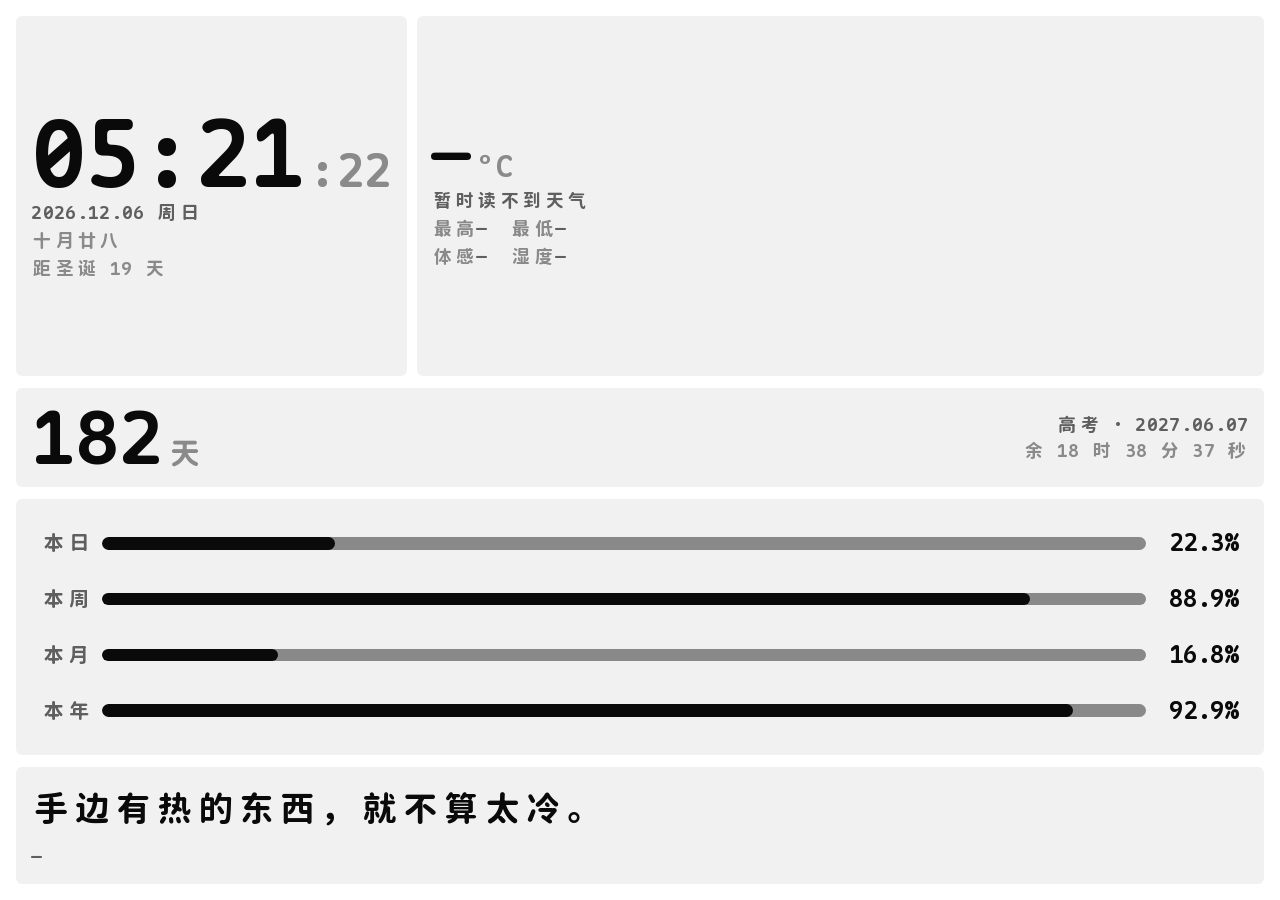
==== commit b85638d7: "时间块收窄让位给生命线，生命线加左右留白 星截图里生命线的标签贴着块的左边缘（只差 5px），进度条也太短。  - 三列比例 1.75fr 1fr 1fr → 1.55fr 1fr 1.15fr - " ====
--- a/all/index.html
+++ b/all/index.html
@@ -139,6 +139,8 @@
   .blk.blk--life {
     justify-content: space-evenly;
     padding-block: 0;
+    /* 左右留白比别的块大一点：标签原来离块的左边缘只有 5px，贴着边不动看 */
+    padding-inline: clamp(9px, 3vmin, 26px);
     gap: 0;
     flex: 1 1 auto;      /* 竖排档也要分到高度，不然四行刚好撑满、一点间隙都没有 */
   }
@@ -202,7 +204,7 @@
   @media (min-aspect-ratio: 3/2) and (max-aspect-ratio: 22/10) {
     .stage {
       display: grid;
-      grid-template-columns: 1.75fr 1fr 1fr;
+      grid-template-columns: 1.55fr 1fr 1.15fr;
       grid-template-rows: 1fr 1fr auto;
       grid-template-areas:
         "time  wx     life"
@@ -238,11 +240,11 @@
       gap: clamp(0px, .3vmin, 2px);
     }
 
-    /* 时间块是主角。三列后它占 1.75 份，710×393 时约 313 宽、内宽 297，
-       8 个字符（13:38 + :11）按等宽 0.617em 算，字号上限 ≈ 297/4.94 ≈ 60px，
-       取 13vmin/8vw 刚好卡在里面，比温度天数拉开一档。 */
-    #time { font-size: clamp(15px, min(13vmin, 8vw), 78px); }
-    #sec  { font-size: clamp(9px,  min(6.5vmin, 4vw), 39px); }
+    /* 时间块是主角，但要把宽度让一点给生命线：1.75fr 收到 1.55fr，
+       710×393 时约 281 宽、内宽 265，8 个字符按等宽 0.617em 算，
+       字号上限 ≈ 265/4.94 ≈ 53px，取 12vmin/7.4vw 卡在里面。 */
+    #time { font-size: clamp(15px, min(12vmin, 7.4vw), 72px); }
+    #sec  { font-size: clamp(9px,  min(6vmin, 3.7vw), 36px); }
     #temp { font-size: clamp(12px, min(9vmin, 6vw), 62px); }
     #days { font-size: clamp(13px, min(9.5vmin, 6.4vw), 66px); }
     .unit, .deg { font-size: clamp(8px, min(4vmin, 2.8vw), 22px); }
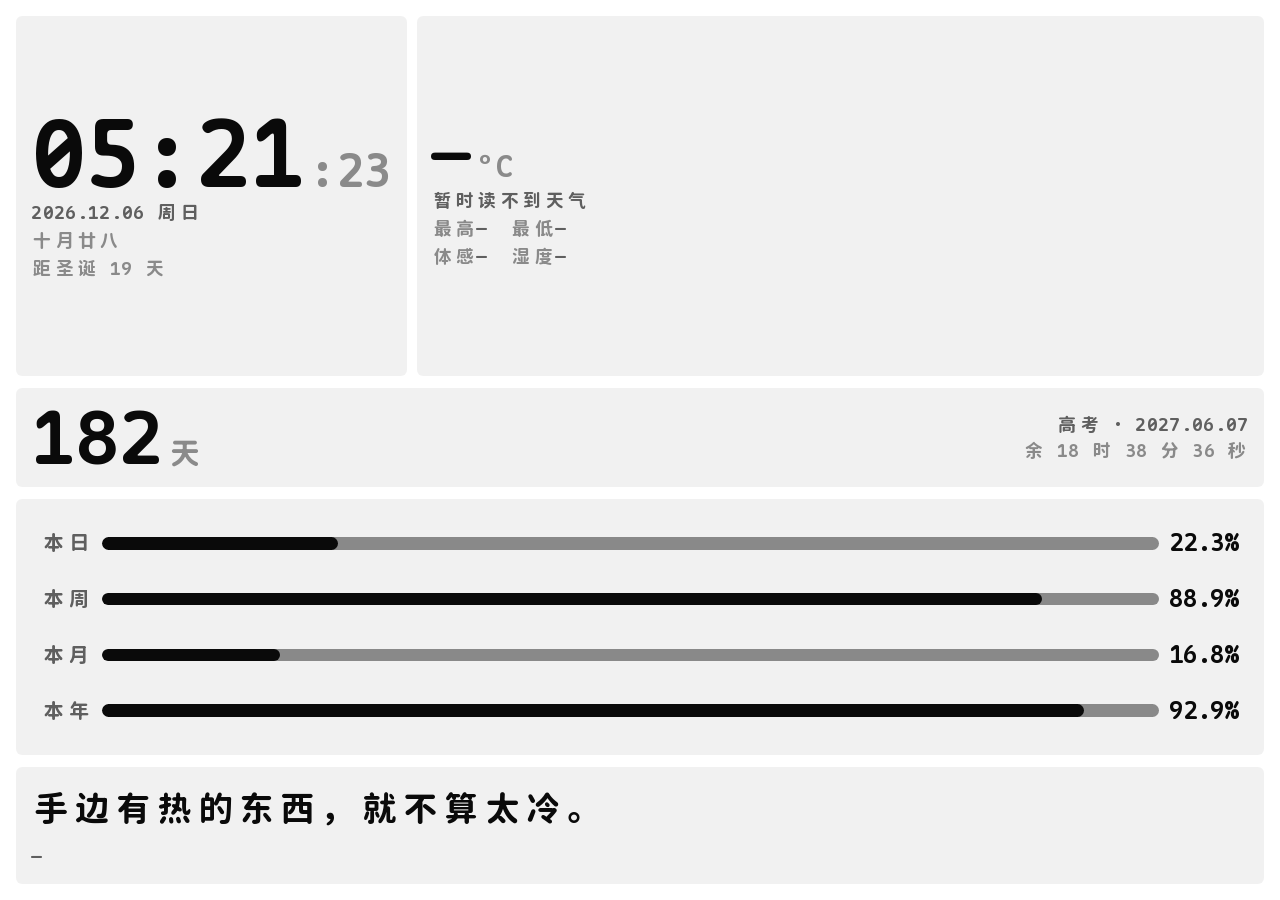
==== commit 80c58261: "修生命线右侧那 4.6px 的视觉偏移 星说「感觉 lifeline 的左右留白不一致」。实测块本身的 padding 是左右完全相等的 （558×338 时 10.14/10.14，差 0.0），偏" ====
--- a/all/index.html
+++ b/all/index.html
@@ -126,7 +126,11 @@
     letter-spacing: -.01em;
     color: var(--ink);
     text-align: right;
-    min-width: 3.4em;         /* 100.0% 也要占同样宽，数字不抖 */
+    /* 3.4em 是照着「100.0%」留的余量，但实际最长也就「58.9%」5 个字符≈2.6em，
+       元素比文字宽出 4.6px，而 text-align:right 把文字顶到右边 —— 于是
+       「条→百分比」的间距比「标签→条」多了 4.6px，看着左右留白不匀。
+       收到 2.7em：刚好盖住最长文本，不同数值跳动时宽度仍然稳定。 */
+    min-width: 2.7em;
     line-height: 1;
   }
 
--- a/assets/base.css
+++ b/assets/base.css
@@ -5,21 +5,18 @@
    —— 无外部依赖、无任何密钥
    ============================================================ */
 
-/* 字体：本地托管子集，只含组件实际用到的 593 个字符，
-   两个文件合计约 288KB。来源 Maple Mono v7.9，OFL-1.1，
-   许可全文见 assets/fonts/OFL.txt */
-@font-face {
-  font-family: "Maple Mono NF CN Web";
-  src: url("./fonts/maple-regular.woff2") format("woff2");
-  font-weight: 400;
-  font-style: normal;
-  font-display: swap;
-}
-
+/* 字体：本地托管，单文件覆盖 400–700 全字重。
+   收录 GB2312 全部 6763 个汉字 + 组件自身用字，共 6891 个码位。
+   为什么收到这么宽：诗句来自今日诗词接口，字符不可预知。当初按组件自己写死的
+   文字只收了 898 个码位，结果 10 句诗里 10 句都有生僻字（兮/殇/毂/綦…）回落到
+   系统字体，同一行字的粗细和字形对不上。
+   组件实际只用 600 和 700 两个字重，600 按 CSS 规范就近匹配到 700 那份，
+   所以 regular 从来不会被请求，直接砍掉，省下的体积全用来扩容。
+   来源 Maple Mono v7.9，OFL-1.1，许可全文见 assets/fonts/OFL.txt */
 @font-face {
   font-family: "Maple Mono NF CN Web";
   src: url("./fonts/maple-bold.woff2") format("woff2");
-  font-weight: 700;
+  font-weight: 400 700;
   font-style: normal;
   font-display: swap;
 }
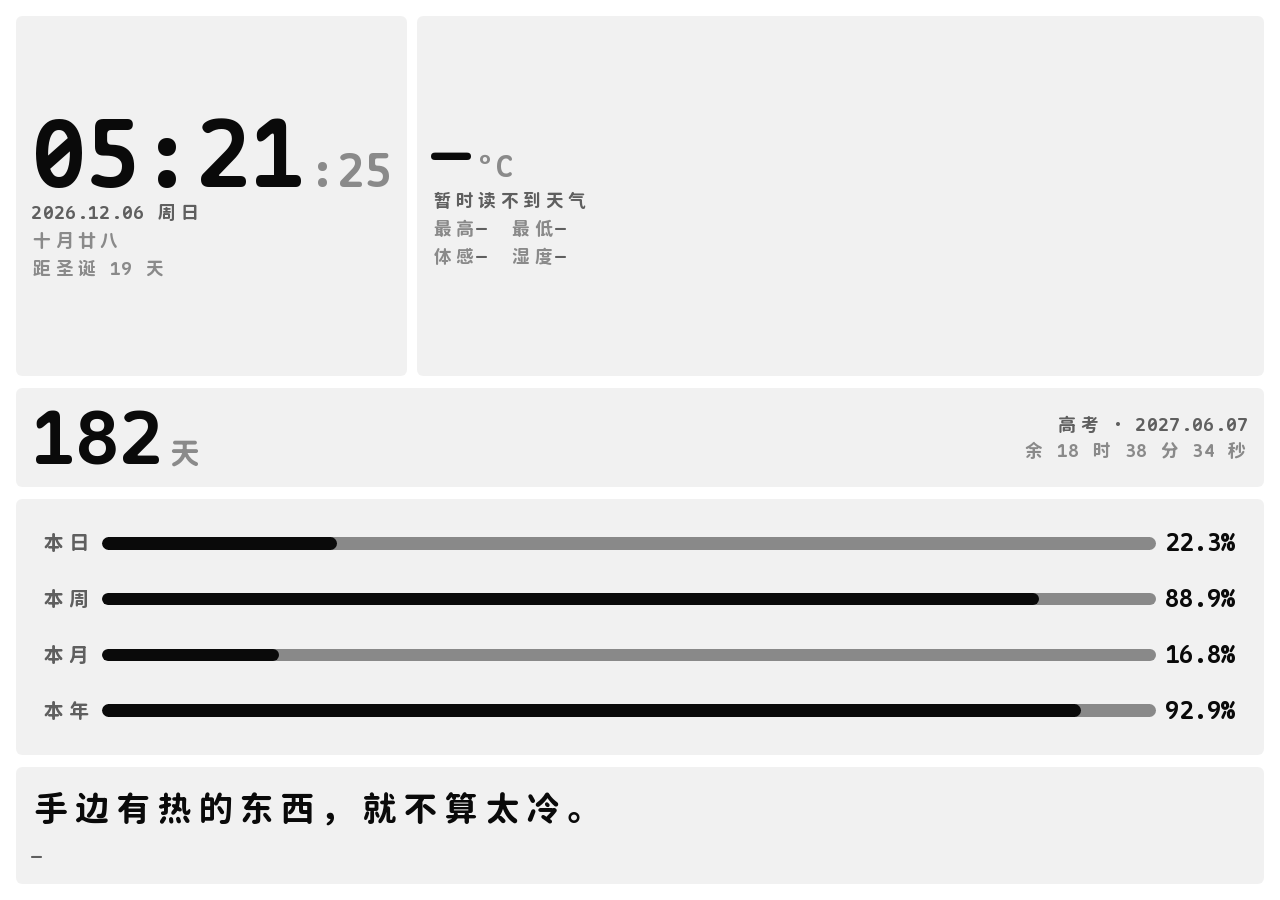
==== commit 8546dee4: "生命线百分比补 0.15em 右侧内边距 星说「百分比右边留白稍微加一点」。块本身的 padding 是左右相等的，但汉字的字形 左右各带白边，数字和 % 的右边缘却贴得很紧 —— 几何相等、视觉不等" ====
--- a/all/index.html
+++ b/all/index.html
@@ -126,11 +126,13 @@
     letter-spacing: -.01em;
     color: var(--ink);
     text-align: right;
-    /* 3.4em 是照着「100.0%」留的余量，但实际最长也就「58.9%」5 个字符≈2.6em，
-       元素比文字宽出 4.6px，而 text-align:right 把文字顶到右边 —— 于是
-       「条→百分比」的间距比「标签→条」多了 4.6px，看着左右留白不匀。
-       收到 2.7em：刚好盖住最长文本，不同数值跳动时宽度仍然稳定。 */
+    /* 2.7em：刚好盖住最长文本「58.9%」，不同数值跳动时宽度仍稳定。
+       原来 3.4em 是照着「100.0%」留的余量，元素比文字宽 4.6px，
+       text-align:right 把文字顶到右边，会显得「条→文字」比「标签→条」松。 */
     min-width: 2.7em;
+    /* 补一点点右侧内边距做光学对齐：汉字的字形本身左右各带白边，
+       而数字和 % 右边缘很贴，不加这一笔会显得右边挤。 */
+    padding-right: .15em;
     line-height: 1;
   }
 
